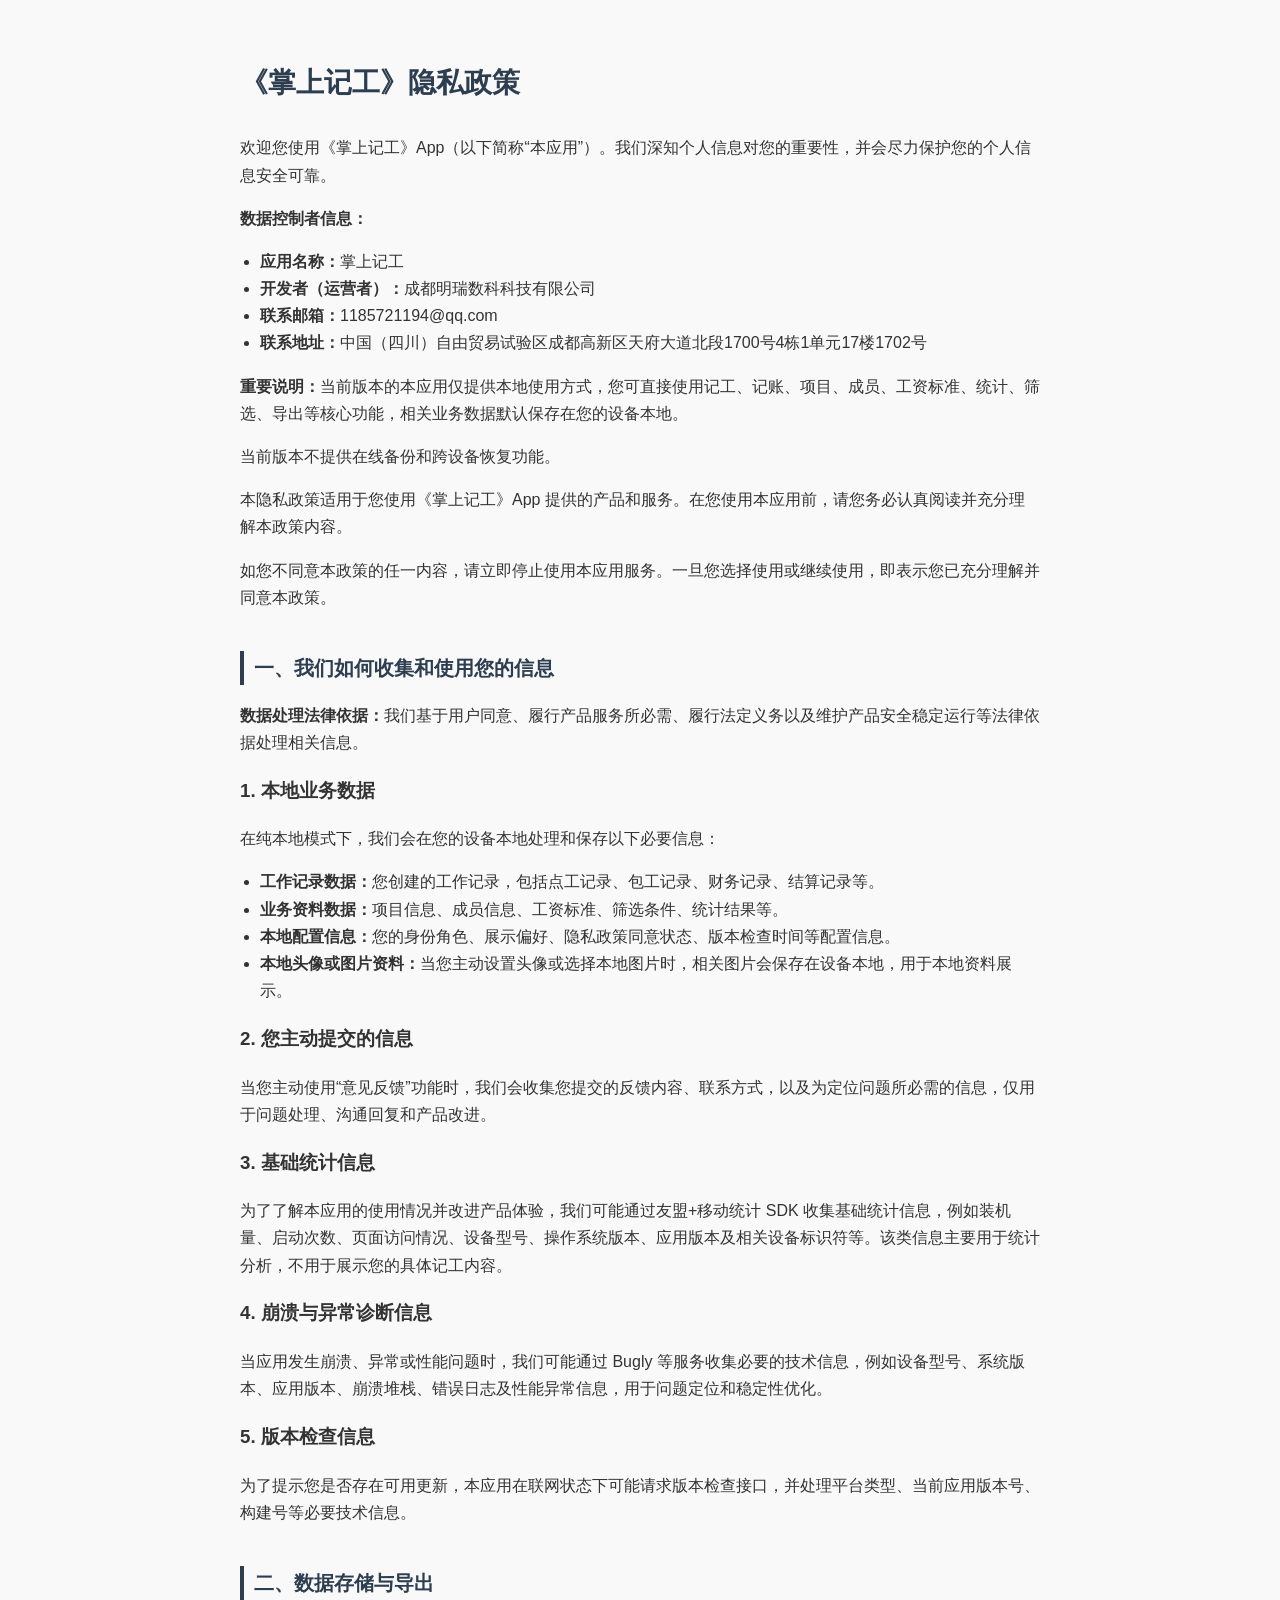
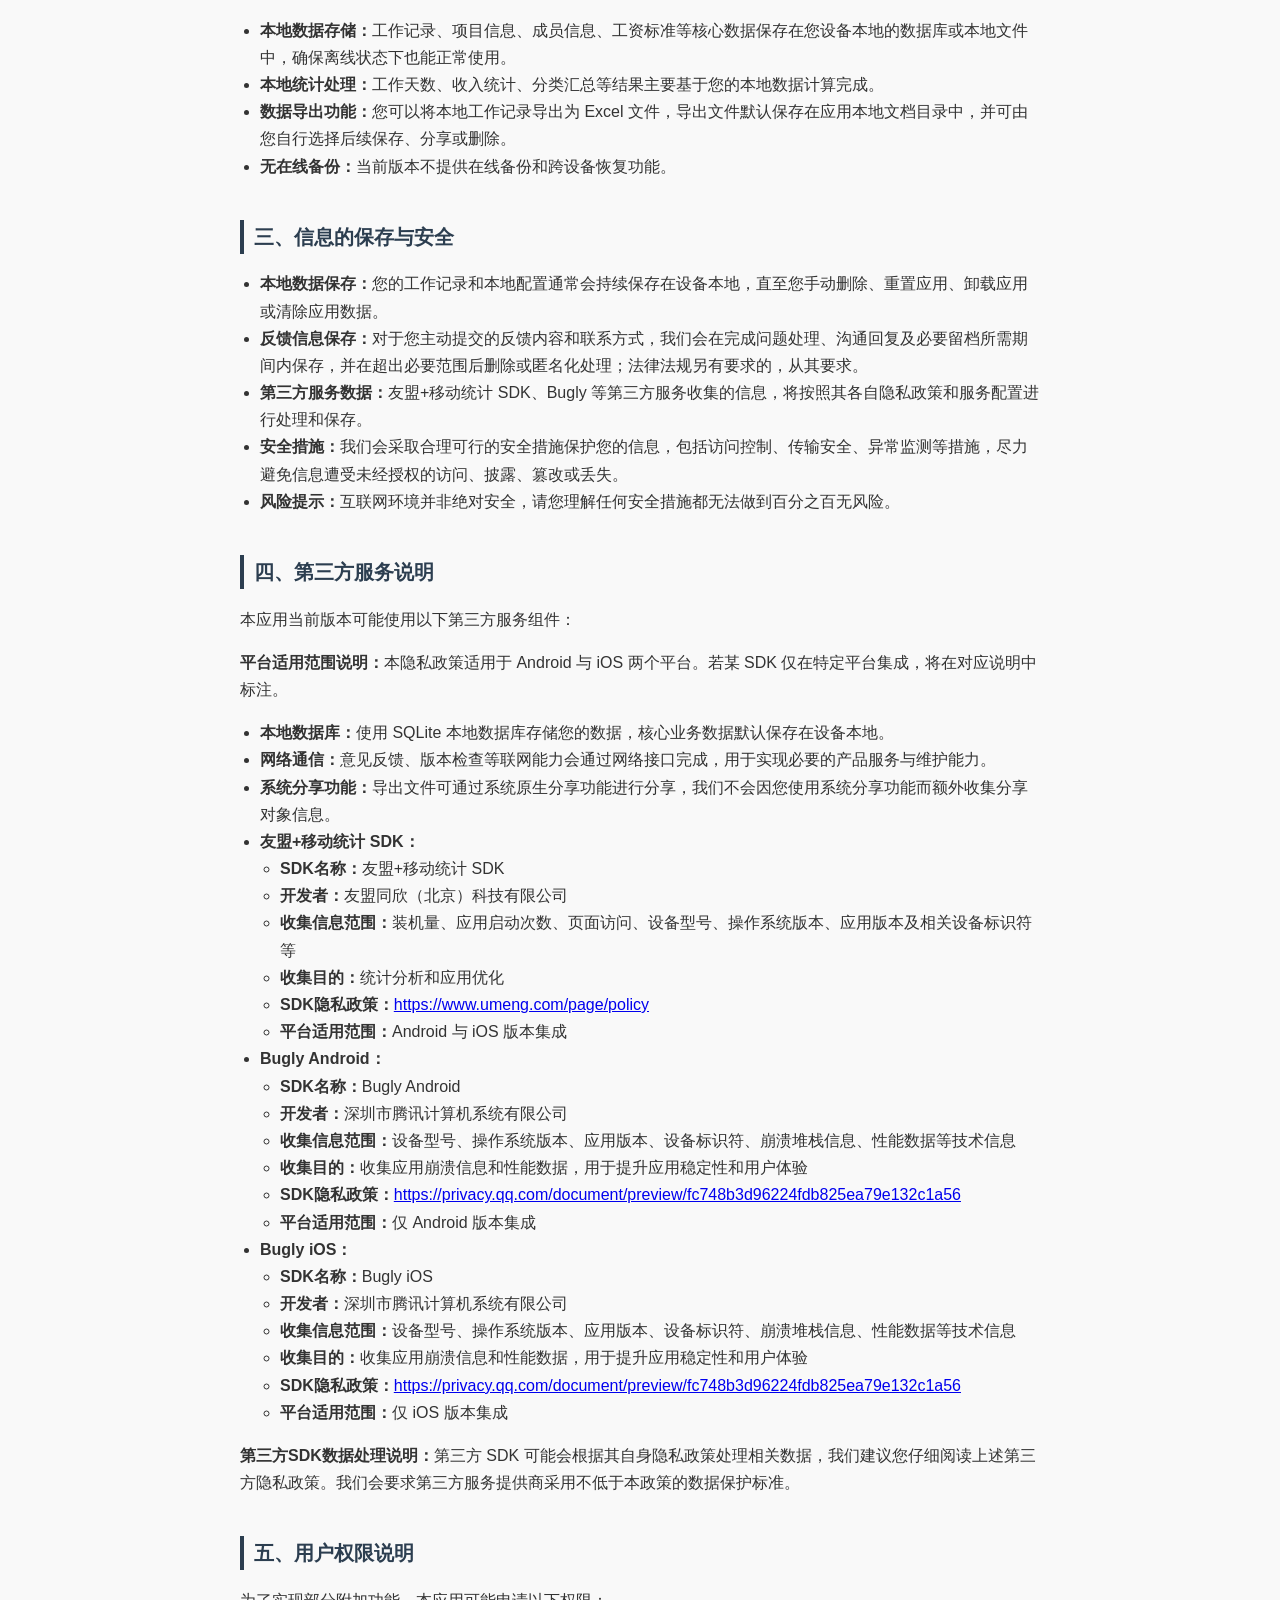
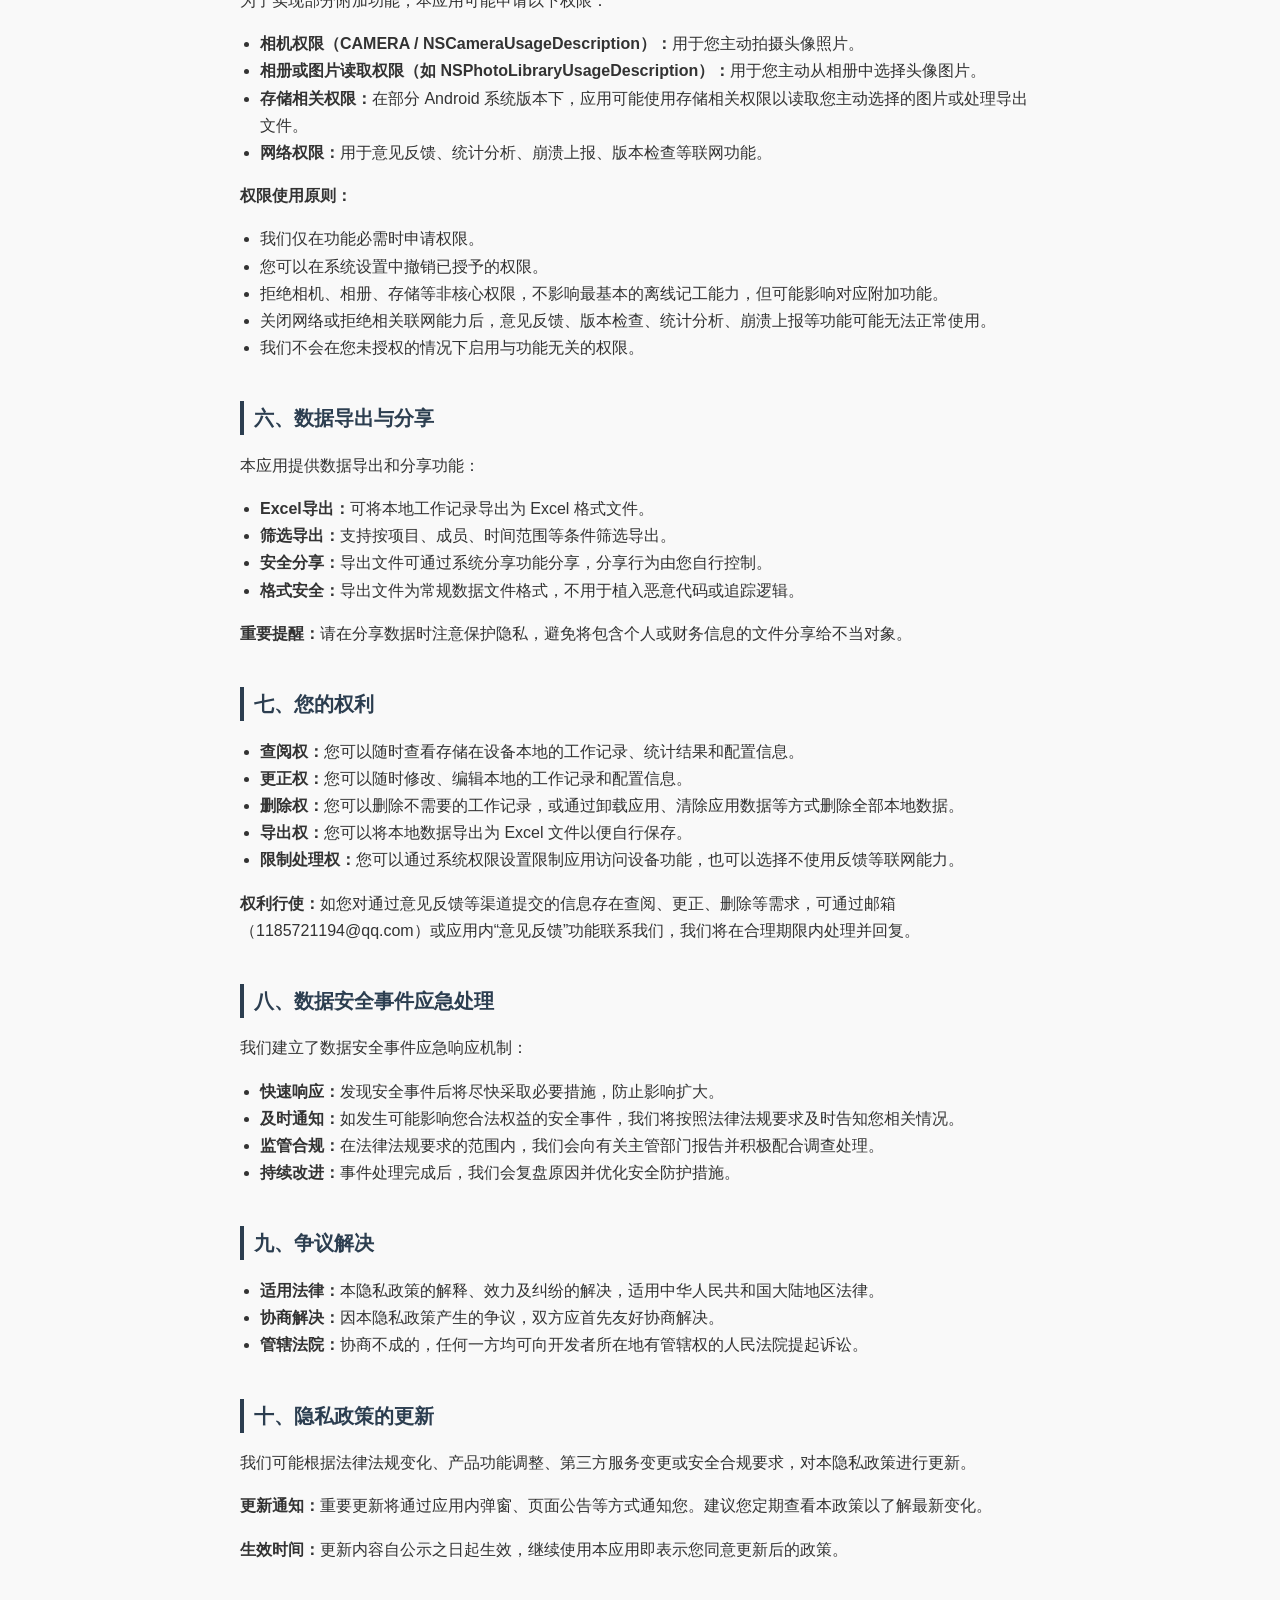
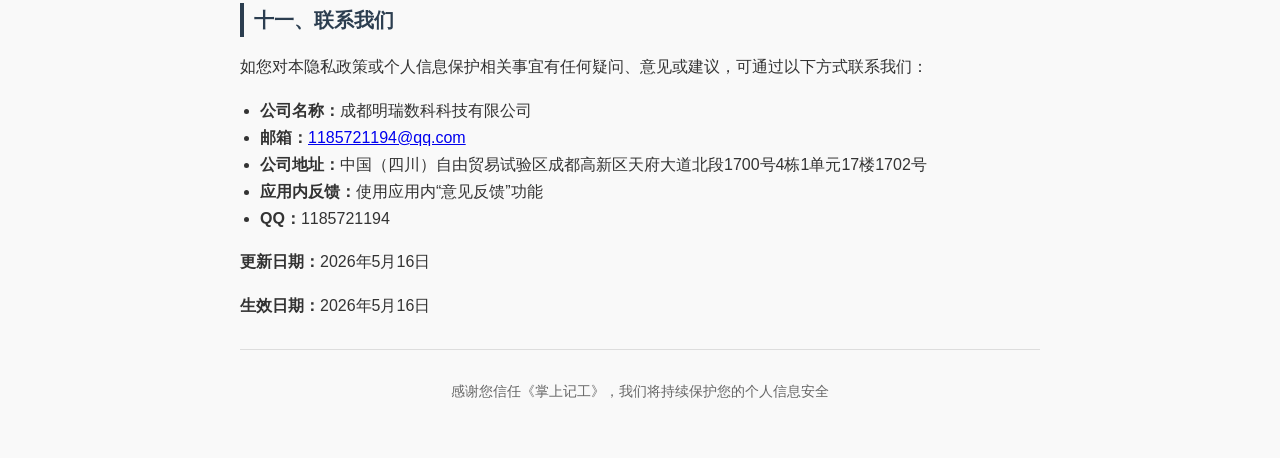
==== privacy.html @ 55051c99 "111 32323" ====
<!DOCTYPE html>
<html lang="zh-CN">
<head>
  <meta charset="UTF-8" />
  <meta name="viewport" content="width=device-width, initial-scale=1.0" />
  <title>《掌上记工》隐私政策</title>
  <style>
    body {
      font-family: "Helvetica Neue", Arial, sans-serif;
      max-width: 800px;
      margin: 0 auto;
      padding: 40px 20px;
      line-height: 1.7;
      background-color: #f9f9f9;
      color: #333;
    }
    h1, h2 {
      color: #2c3e50;
    }
    h1 {
      font-size: 28px;
      margin-bottom: 1em;
    }
    h2 {
      font-size: 20px;
      margin-top: 2em;
      border-left: 4px solid #2c3e50;
      padding-left: 10px;
    }
    p, li {
      font-size: 16px;
    }
    ul {
      padding-left: 20px;
    }
  </style>
</head>
<body>
  <h1>《掌上记工》隐私政策</h1>

  <p>欢迎您使用《掌上记工》App（以下简称“本应用”）。我们深知个人信息对您的重要性，并会尽力保护您的个人信息安全可靠。</p>

  <p><strong>数据控制者信息：</strong></p>
  <ul>
    <li><strong>应用名称：</strong>掌上记工</li>
    <li><strong>开发者（运营者）：</strong>成都明瑞数科科技有限公司</li>
    <li><strong>联系邮箱：</strong>1185721194@qq.com</li>
    <li><strong>联系地址：</strong>中国（四川）自由贸易试验区成都高新区天府大道北段1700号4栋1单元17楼1702号</li>
  </ul>

  <p><strong>重要说明：</strong>当前版本的本应用仅提供本地使用方式，您可直接使用记工、记账、项目、成员、工资标准、统计、筛选、导出等核心功能，相关业务数据默认保存在您的设备本地。</p>
  <p>当前版本不提供在线备份和跨设备恢复功能。</p>
  <p>本隐私政策适用于您使用《掌上记工》App 提供的产品和服务。在您使用本应用前，请您务必认真阅读并充分理解本政策内容。</p>

  <p>如您不同意本政策的任一内容，请立即停止使用本应用服务。一旦您选择使用或继续使用，即表示您已充分理解并同意本政策。</p>

  <h2>一、我们如何收集和使用您的信息</h2>
  <p><strong>数据处理法律依据：</strong>我们基于用户同意、履行产品服务所必需、履行法定义务以及维护产品安全稳定运行等法律依据处理相关信息。</p>

  <h3>1. 本地业务数据</h3>
  <p>在纯本地模式下，我们会在您的设备本地处理和保存以下必要信息：</p>
  <ul>
    <li><strong>工作记录数据：</strong>您创建的工作记录，包括点工记录、包工记录、财务记录、结算记录等。</li>
    <li><strong>业务资料数据：</strong>项目信息、成员信息、工资标准、筛选条件、统计结果等。</li>
    <li><strong>本地配置信息：</strong>您的身份角色、展示偏好、隐私政策同意状态、版本检查时间等配置信息。</li>
    <li><strong>本地头像或图片资料：</strong>当您主动设置头像或选择本地图片时，相关图片会保存在设备本地，用于本地资料展示。</li>
  </ul>

  <h3>2. 您主动提交的信息</h3>
  <p>当您主动使用“意见反馈”功能时，我们会收集您提交的反馈内容、联系方式，以及为定位问题所必需的信息，仅用于问题处理、沟通回复和产品改进。</p>

  <h3>3. 基础统计信息</h3>
  <p>为了了解本应用的使用情况并改进产品体验，我们可能通过友盟+移动统计 SDK 收集基础统计信息，例如装机量、启动次数、页面访问情况、设备型号、操作系统版本、应用版本及相关设备标识符等。该类信息主要用于统计分析，不用于展示您的具体记工内容。</p>

  <h3>4. 崩溃与异常诊断信息</h3>
  <p>当应用发生崩溃、异常或性能问题时，我们可能通过 Bugly 等服务收集必要的技术信息，例如设备型号、系统版本、应用版本、崩溃堆栈、错误日志及性能异常信息，用于问题定位和稳定性优化。</p>

  <h3>5. 版本检查信息</h3>
  <p>为了提示您是否存在可用更新，本应用在联网状态下可能请求版本检查接口，并处理平台类型、当前应用版本号、构建号等必要技术信息。</p>

  <h2>二、数据存储与导出</h2>
  <ul>
    <li><strong>本地数据存储：</strong>工作记录、项目信息、成员信息、工资标准等核心数据保存在您设备本地的数据库或本地文件中，确保离线状态下也能正常使用。</li>
    <li><strong>本地统计处理：</strong>工作天数、收入统计、分类汇总等结果主要基于您的本地数据计算完成。</li>
    <li><strong>数据导出功能：</strong>您可以将本地工作记录导出为 Excel 文件，导出文件默认保存在应用本地文档目录中，并可由您自行选择后续保存、分享或删除。</li>
    <li><strong>无在线备份：</strong>当前版本不提供在线备份和跨设备恢复功能。</li>
  </ul>

  <h2>三、信息的保存与安全</h2>
  <ul>
    <li><strong>本地数据保存：</strong>您的工作记录和本地配置通常会持续保存在设备本地，直至您手动删除、重置应用、卸载应用或清除应用数据。</li>
    <li><strong>反馈信息保存：</strong>对于您主动提交的反馈内容和联系方式，我们会在完成问题处理、沟通回复及必要留档所需期间内保存，并在超出必要范围后删除或匿名化处理；法律法规另有要求的，从其要求。</li>
    <li><strong>第三方服务数据：</strong>友盟+移动统计 SDK、Bugly 等第三方服务收集的信息，将按照其各自隐私政策和服务配置进行处理和保存。</li>
    <li><strong>安全措施：</strong>我们会采取合理可行的安全措施保护您的信息，包括访问控制、传输安全、异常监测等措施，尽力避免信息遭受未经授权的访问、披露、篡改或丢失。</li>
    <li><strong>风险提示：</strong>互联网环境并非绝对安全，请您理解任何安全措施都无法做到百分之百无风险。</li>
  </ul>

  <h2>四、第三方服务说明</h2>
  <p>本应用当前版本可能使用以下第三方服务组件：</p>
  <p><strong>平台适用范围说明：</strong>本隐私政策适用于 Android 与 iOS 两个平台。若某 SDK 仅在特定平台集成，将在对应说明中标注。</p>
  <ul>
    <li><strong>本地数据库：</strong>使用 SQLite 本地数据库存储您的数据，核心业务数据默认保存在设备本地。</li>
    <li><strong>网络通信：</strong>意见反馈、版本检查等联网能力会通过网络接口完成，用于实现必要的产品服务与维护能力。</li>
    <li><strong>系统分享功能：</strong>导出文件可通过系统原生分享功能进行分享，我们不会因您使用系统分享功能而额外收集分享对象信息。</li>
    <li><strong>友盟+移动统计 SDK：</strong>
      <ul>
        <li><strong>SDK名称：</strong>友盟+移动统计 SDK</li>
        <li><strong>开发者：</strong>友盟同欣（北京）科技有限公司</li>
        <li><strong>收集信息范围：</strong>装机量、应用启动次数、页面访问、设备型号、操作系统版本、应用版本及相关设备标识符等</li>
        <li><strong>收集目的：</strong>统计分析和应用优化</li>
        <li><strong>SDK隐私政策：</strong><a href="https://www.umeng.com/page/policy" target="_blank" rel="noopener noreferrer">https://www.umeng.com/page/policy</a></li>
        <li><strong>平台适用范围：</strong>Android 与 iOS 版本集成</li>
      </ul>
    </li>
    <li><strong>Bugly Android：</strong>
      <ul>
        <li><strong>SDK名称：</strong>Bugly Android</li>
        <li><strong>开发者：</strong>深圳市腾讯计算机系统有限公司</li>
        <li><strong>收集信息范围：</strong>设备型号、操作系统版本、应用版本、设备标识符、崩溃堆栈信息、性能数据等技术信息</li>
        <li><strong>收集目的：</strong>收集应用崩溃信息和性能数据，用于提升应用稳定性和用户体验</li>
        <li><strong>SDK隐私政策：</strong><a href="https://privacy.qq.com/document/preview/fc748b3d96224fdb825ea79e132c1a56" target="_blank" rel="noopener noreferrer">https://privacy.qq.com/document/preview/fc748b3d96224fdb825ea79e132c1a56</a></li>
        <li><strong>平台适用范围：</strong>仅 Android 版本集成</li>
      </ul>
    </li>
    <li><strong>Bugly iOS：</strong>
      <ul>
        <li><strong>SDK名称：</strong>Bugly iOS</li>
        <li><strong>开发者：</strong>深圳市腾讯计算机系统有限公司</li>
        <li><strong>收集信息范围：</strong>设备型号、操作系统版本、应用版本、设备标识符、崩溃堆栈信息、性能数据等技术信息</li>
        <li><strong>收集目的：</strong>收集应用崩溃信息和性能数据，用于提升应用稳定性和用户体验</li>
        <li><strong>SDK隐私政策：</strong><a href="https://privacy.qq.com/document/preview/fc748b3d96224fdb825ea79e132c1a56" target="_blank" rel="noopener noreferrer">https://privacy.qq.com/document/preview/fc748b3d96224fdb825ea79e132c1a56</a></li>
        <li><strong>平台适用范围：</strong>仅 iOS 版本集成</li>
      </ul>
    </li>
  </ul>
  <p><strong>第三方SDK数据处理说明：</strong>第三方 SDK 可能会根据其自身隐私政策处理相关数据，我们建议您仔细阅读上述第三方隐私政策。我们会要求第三方服务提供商采用不低于本政策的数据保护标准。</p>

  <h2>五、用户权限说明</h2>
  <p>为了实现部分附加功能，本应用可能申请以下权限：</p>
  <ul>
    <li><strong>相机权限（CAMERA / NSCameraUsageDescription）：</strong>用于您主动拍摄头像照片。</li>
    <li><strong>相册或图片读取权限（如 NSPhotoLibraryUsageDescription）：</strong>用于您主动从相册中选择头像图片。</li>
    <li><strong>存储相关权限：</strong>在部分 Android 系统版本下，应用可能使用存储相关权限以读取您主动选择的图片或处理导出文件。</li>
    <li><strong>网络权限：</strong>用于意见反馈、统计分析、崩溃上报、版本检查等联网功能。</li>
  </ul>
  <p><strong>权限使用原则：</strong></p>
  <ul>
    <li>我们仅在功能必需时申请权限。</li>
    <li>您可以在系统设置中撤销已授予的权限。</li>
    <li>拒绝相机、相册、存储等非核心权限，不影响最基本的离线记工能力，但可能影响对应附加功能。</li>
    <li>关闭网络或拒绝相关联网能力后，意见反馈、版本检查、统计分析、崩溃上报等功能可能无法正常使用。</li>
    <li>我们不会在您未授权的情况下启用与功能无关的权限。</li>
  </ul>

  <h2>六、数据导出与分享</h2>
  <p>本应用提供数据导出和分享功能：</p>
  <ul>
    <li><strong>Excel导出：</strong>可将本地工作记录导出为 Excel 格式文件。</li>
    <li><strong>筛选导出：</strong>支持按项目、成员、时间范围等条件筛选导出。</li>
    <li><strong>安全分享：</strong>导出文件可通过系统分享功能分享，分享行为由您自行控制。</li>
    <li><strong>格式安全：</strong>导出文件为常规数据文件格式，不用于植入恶意代码或追踪逻辑。</li>
  </ul>
  <p><strong>重要提醒：</strong>请在分享数据时注意保护隐私，避免将包含个人或财务信息的文件分享给不当对象。</p>

  <h2>七、您的权利</h2>
  <ul>
    <li><strong>查阅权：</strong>您可以随时查看存储在设备本地的工作记录、统计结果和配置信息。</li>
    <li><strong>更正权：</strong>您可以随时修改、编辑本地的工作记录和配置信息。</li>
    <li><strong>删除权：</strong>您可以删除不需要的工作记录，或通过卸载应用、清除应用数据等方式删除全部本地数据。</li>
    <li><strong>导出权：</strong>您可以将本地数据导出为 Excel 文件以便自行保存。</li>
    <li><strong>限制处理权：</strong>您可以通过系统权限设置限制应用访问设备功能，也可以选择不使用反馈等联网能力。</li>
  </ul>
  <p><strong>权利行使：</strong>如您对通过意见反馈等渠道提交的信息存在查阅、更正、删除等需求，可通过邮箱（1185721194@qq.com）或应用内“意见反馈”功能联系我们，我们将在合理期限内处理并回复。</p>

  <h2>八、数据安全事件应急处理</h2>
  <p>我们建立了数据安全事件应急响应机制：</p>
  <ul>
    <li><strong>快速响应：</strong>发现安全事件后将尽快采取必要措施，防止影响扩大。</li>
    <li><strong>及时通知：</strong>如发生可能影响您合法权益的安全事件，我们将按照法律法规要求及时告知您相关情况。</li>
    <li><strong>监管合规：</strong>在法律法规要求的范围内，我们会向有关主管部门报告并积极配合调查处理。</li>
    <li><strong>持续改进：</strong>事件处理完成后，我们会复盘原因并优化安全防护措施。</li>
  </ul>

  <h2>九、争议解决</h2>
  <ul>
    <li><strong>适用法律：</strong>本隐私政策的解释、效力及纠纷的解决，适用中华人民共和国大陆地区法律。</li>
    <li><strong>协商解决：</strong>因本隐私政策产生的争议，双方应首先友好协商解决。</li>
    <li><strong>管辖法院：</strong>协商不成的，任何一方均可向开发者所在地有管辖权的人民法院提起诉讼。</li>
  </ul>

  <h2>十、隐私政策的更新</h2>
  <p>我们可能根据法律法规变化、产品功能调整、第三方服务变更或安全合规要求，对本隐私政策进行更新。</p>
  <p><strong>更新通知：</strong>重要更新将通过应用内弹窗、页面公告等方式通知您。建议您定期查看本政策以了解最新变化。</p>
  <p><strong>生效时间：</strong>更新内容自公示之日起生效，继续使用本应用即表示您同意更新后的政策。</p>

  <h2>十一、联系我们</h2>
  <p>如您对本隐私政策或个人信息保护相关事宜有任何疑问、意见或建议，可通过以下方式联系我们：</p>
  <ul>
    <li><strong>公司名称：</strong>成都明瑞数科科技有限公司</li>
    <li><strong>邮箱：</strong><a href="mailto:1185721194@qq.com">1185721194@qq.com</a></li>
    <li><strong>公司地址：</strong>中国（四川）自由贸易试验区成都高新区天府大道北段1700号4栋1单元17楼1702号</li>
    <li><strong>应用内反馈：</strong>使用应用内“意见反馈”功能</li>
    <li><strong>QQ：</strong>1185721194</li>
  </ul>

  <p><strong>更新日期：</strong>2026年5月16日</p>
  <p><strong>生效日期：</strong>2026年5月16日</p>

  <hr style="margin: 30px 0; border: none; border-top: 1px solid #ddd;">
  <p style="text-align: center; color: #666; font-size: 14px;">感谢您信任《掌上记工》，我们将持续保护您的个人信息安全</p>
</body>
</html>
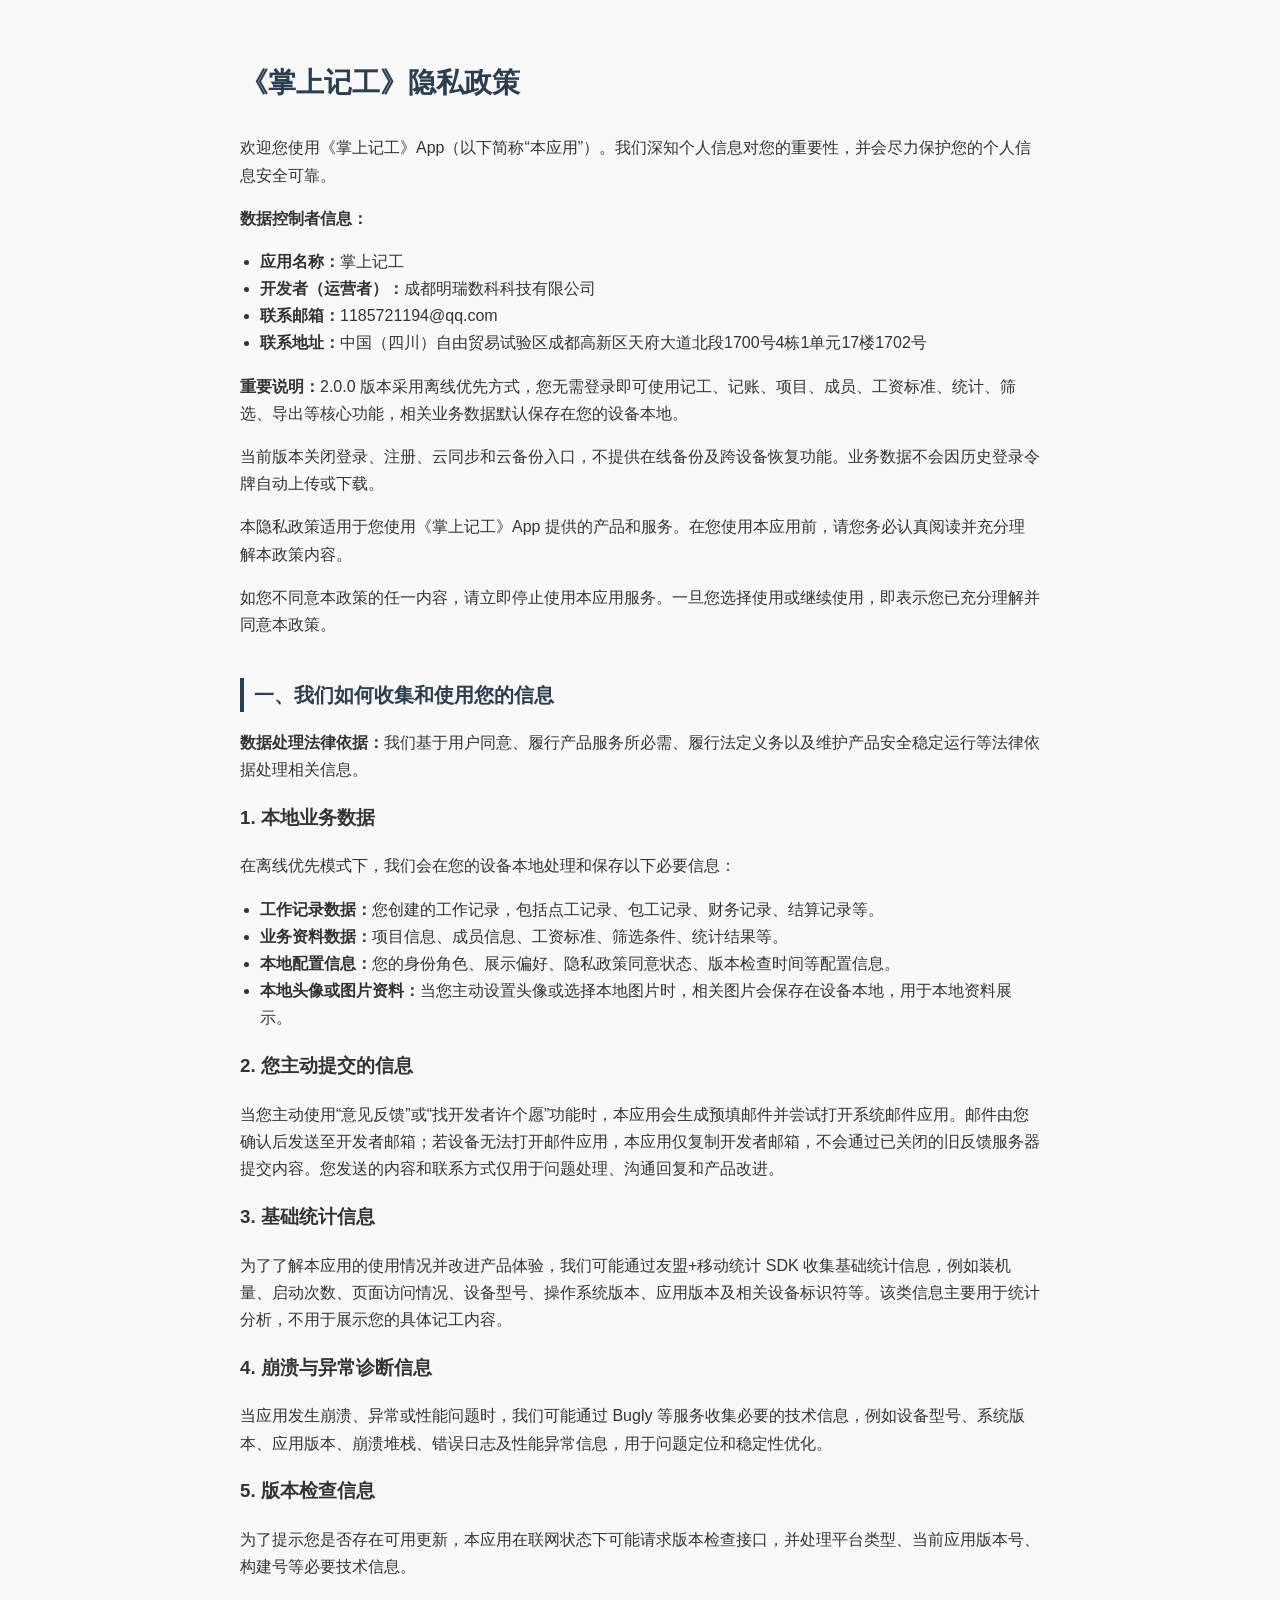
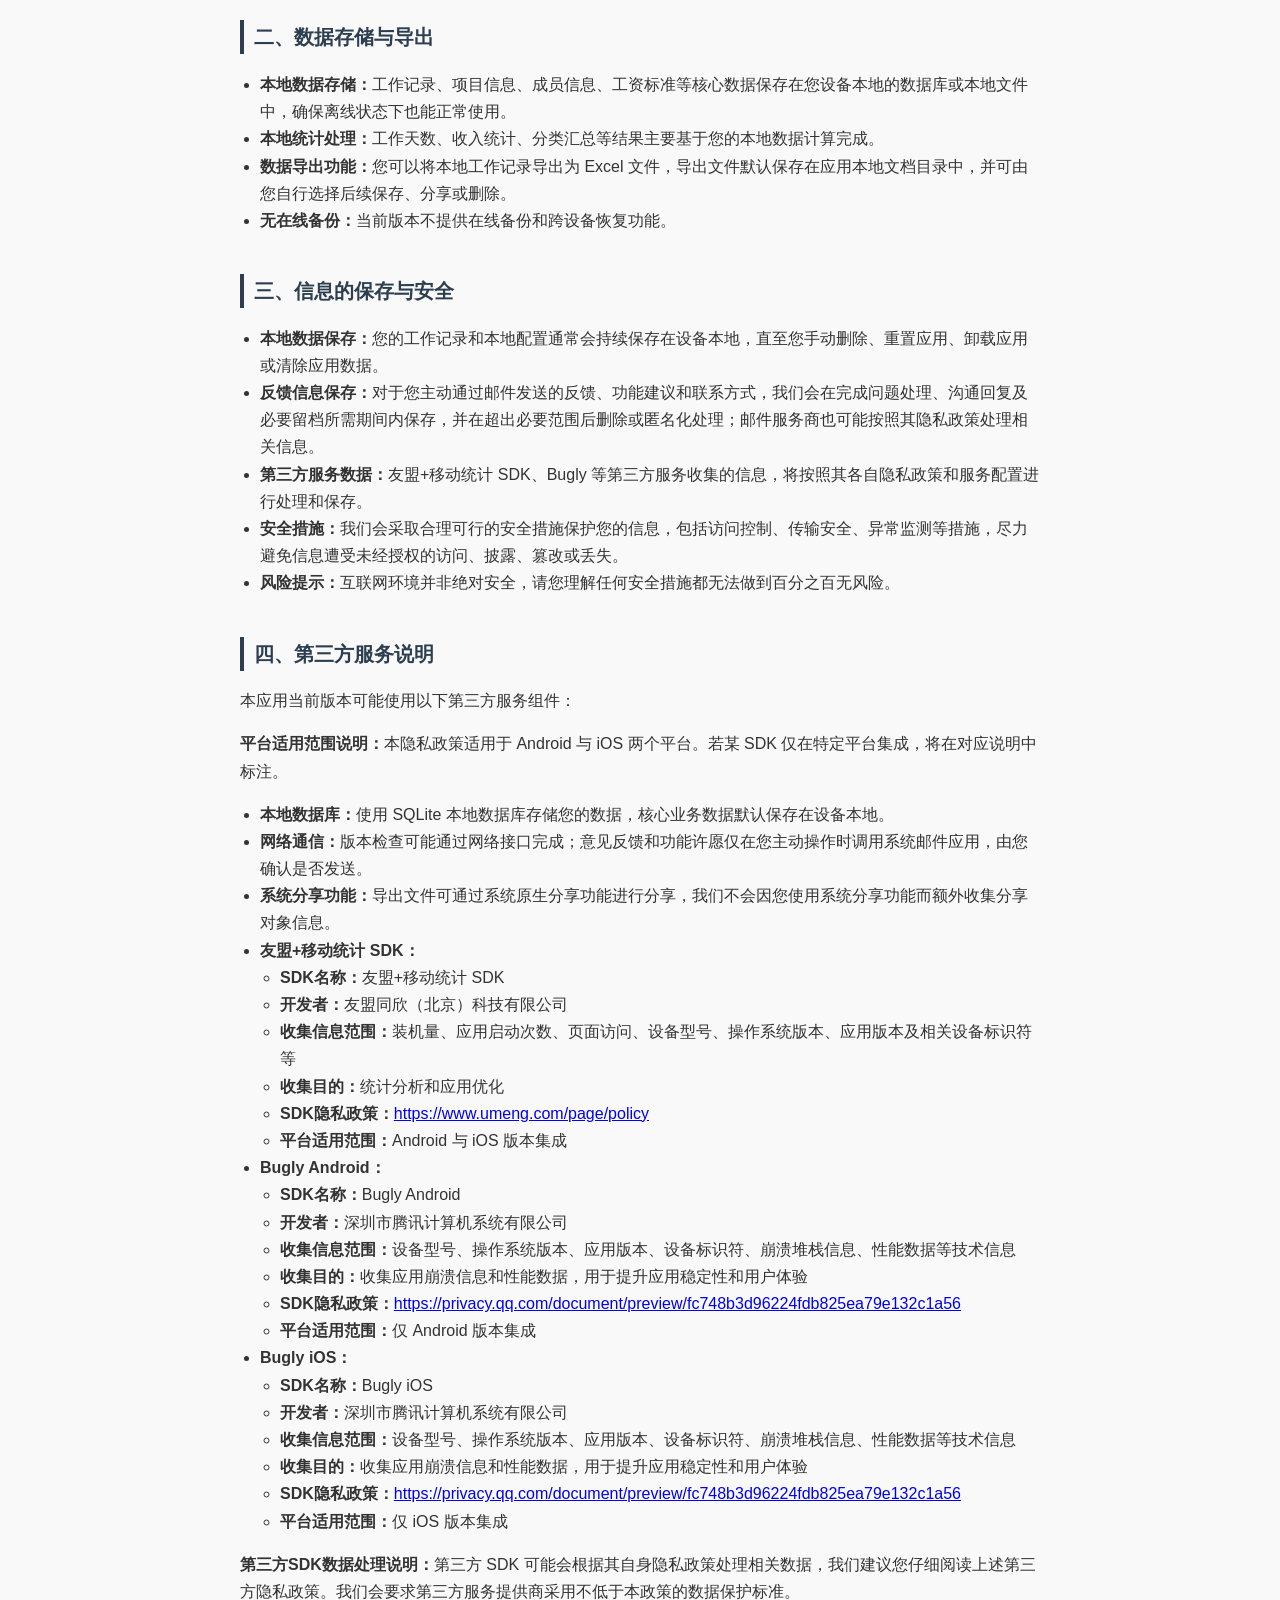
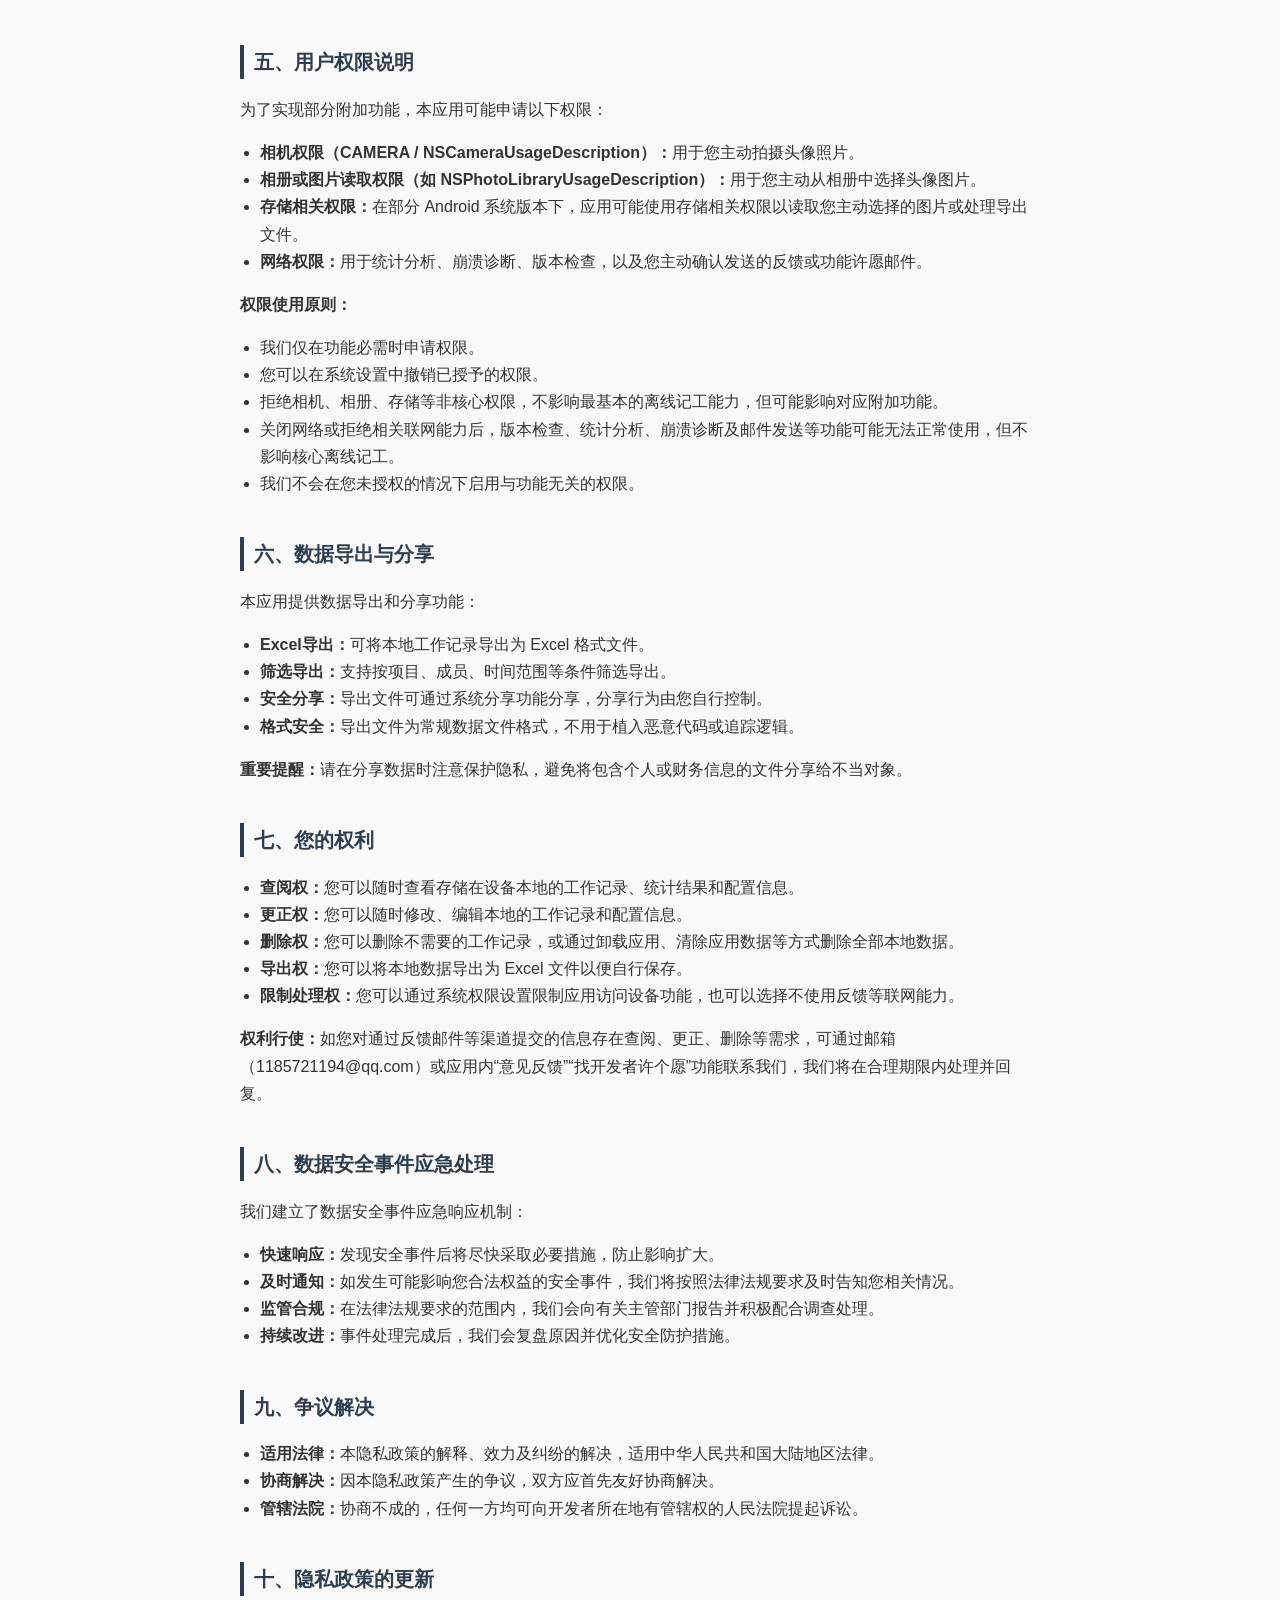
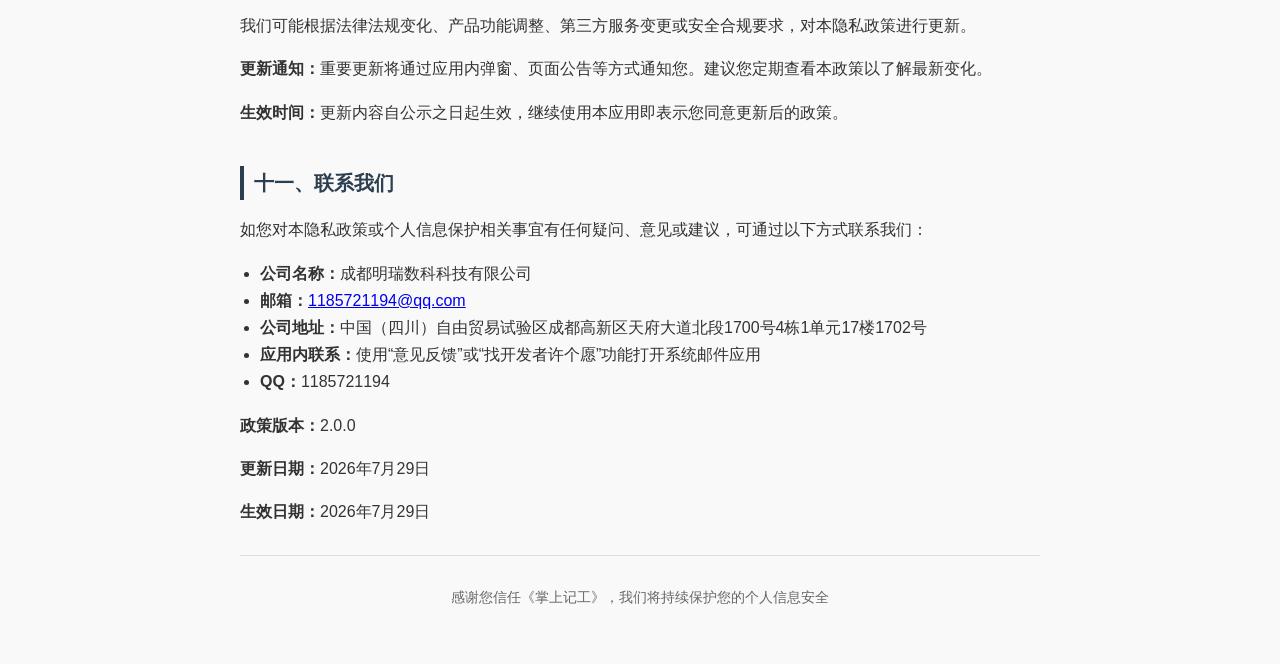
==== commit 0c374ca0: "更新掌上记工 2.0 隐私政策" ====
--- a/privacy.html
+++ b/privacy.html
@@ -48,8 +48,8 @@
     <li><strong>联系地址：</strong>中国（四川）自由贸易试验区成都高新区天府大道北段1700号4栋1单元17楼1702号</li>
   </ul>
 
-  <p><strong>重要说明：</strong>当前版本的本应用仅提供本地使用方式，您可直接使用记工、记账、项目、成员、工资标准、统计、筛选、导出等核心功能，相关业务数据默认保存在您的设备本地。</p>
-  <p>当前版本不提供在线备份和跨设备恢复功能。</p>
+  <p><strong>重要说明：</strong>2.0.0 版本采用离线优先方式，您无需登录即可使用记工、记账、项目、成员、工资标准、统计、筛选、导出等核心功能，相关业务数据默认保存在您的设备本地。</p>
+  <p>当前版本关闭登录、注册、云同步和云备份入口，不提供在线备份及跨设备恢复功能。业务数据不会因历史登录令牌自动上传或下载。</p>
   <p>本隐私政策适用于您使用《掌上记工》App 提供的产品和服务。在您使用本应用前，请您务必认真阅读并充分理解本政策内容。</p>
 
   <p>如您不同意本政策的任一内容，请立即停止使用本应用服务。一旦您选择使用或继续使用，即表示您已充分理解并同意本政策。</p>
@@ -58,7 +58,7 @@
   <p><strong>数据处理法律依据：</strong>我们基于用户同意、履行产品服务所必需、履行法定义务以及维护产品安全稳定运行等法律依据处理相关信息。</p>
 
   <h3>1. 本地业务数据</h3>
-  <p>在纯本地模式下，我们会在您的设备本地处理和保存以下必要信息：</p>
+  <p>在离线优先模式下，我们会在您的设备本地处理和保存以下必要信息：</p>
   <ul>
     <li><strong>工作记录数据：</strong>您创建的工作记录，包括点工记录、包工记录、财务记录、结算记录等。</li>
     <li><strong>业务资料数据：</strong>项目信息、成员信息、工资标准、筛选条件、统计结果等。</li>
@@ -67,7 +67,7 @@
   </ul>
 
   <h3>2. 您主动提交的信息</h3>
-  <p>当您主动使用“意见反馈”功能时，我们会收集您提交的反馈内容、联系方式，以及为定位问题所必需的信息，仅用于问题处理、沟通回复和产品改进。</p>
+  <p>当您主动使用“意见反馈”或“找开发者许个愿”功能时，本应用会生成预填邮件并尝试打开系统邮件应用。邮件由您确认后发送至开发者邮箱；若设备无法打开邮件应用，本应用仅复制开发者邮箱，不会通过已关闭的旧反馈服务器提交内容。您发送的内容和联系方式仅用于问题处理、沟通回复和产品改进。</p>
 
   <h3>3. 基础统计信息</h3>
   <p>为了了解本应用的使用情况并改进产品体验，我们可能通过友盟+移动统计 SDK 收集基础统计信息，例如装机量、启动次数、页面访问情况、设备型号、操作系统版本、应用版本及相关设备标识符等。该类信息主要用于统计分析，不用于展示您的具体记工内容。</p>
@@ -89,7 +89,7 @@
   <h2>三、信息的保存与安全</h2>
   <ul>
     <li><strong>本地数据保存：</strong>您的工作记录和本地配置通常会持续保存在设备本地，直至您手动删除、重置应用、卸载应用或清除应用数据。</li>
-    <li><strong>反馈信息保存：</strong>对于您主动提交的反馈内容和联系方式，我们会在完成问题处理、沟通回复及必要留档所需期间内保存，并在超出必要范围后删除或匿名化处理；法律法规另有要求的，从其要求。</li>
+    <li><strong>反馈信息保存：</strong>对于您主动通过邮件发送的反馈、功能建议和联系方式，我们会在完成问题处理、沟通回复及必要留档所需期间内保存，并在超出必要范围后删除或匿名化处理；邮件服务商也可能按照其隐私政策处理相关信息。</li>
     <li><strong>第三方服务数据：</strong>友盟+移动统计 SDK、Bugly 等第三方服务收集的信息，将按照其各自隐私政策和服务配置进行处理和保存。</li>
     <li><strong>安全措施：</strong>我们会采取合理可行的安全措施保护您的信息，包括访问控制、传输安全、异常监测等措施，尽力避免信息遭受未经授权的访问、披露、篡改或丢失。</li>
     <li><strong>风险提示：</strong>互联网环境并非绝对安全，请您理解任何安全措施都无法做到百分之百无风险。</li>
@@ -100,7 +100,7 @@
   <p><strong>平台适用范围说明：</strong>本隐私政策适用于 Android 与 iOS 两个平台。若某 SDK 仅在特定平台集成，将在对应说明中标注。</p>
   <ul>
     <li><strong>本地数据库：</strong>使用 SQLite 本地数据库存储您的数据，核心业务数据默认保存在设备本地。</li>
-    <li><strong>网络通信：</strong>意见反馈、版本检查等联网能力会通过网络接口完成，用于实现必要的产品服务与维护能力。</li>
+    <li><strong>网络通信：</strong>版本检查可能通过网络接口完成；意见反馈和功能许愿仅在您主动操作时调用系统邮件应用，由您确认是否发送。</li>
     <li><strong>系统分享功能：</strong>导出文件可通过系统原生分享功能进行分享，我们不会因您使用系统分享功能而额外收集分享对象信息。</li>
     <li><strong>友盟+移动统计 SDK：</strong>
       <ul>
@@ -141,14 +141,14 @@
     <li><strong>相机权限（CAMERA / NSCameraUsageDescription）：</strong>用于您主动拍摄头像照片。</li>
     <li><strong>相册或图片读取权限（如 NSPhotoLibraryUsageDescription）：</strong>用于您主动从相册中选择头像图片。</li>
     <li><strong>存储相关权限：</strong>在部分 Android 系统版本下，应用可能使用存储相关权限以读取您主动选择的图片或处理导出文件。</li>
-    <li><strong>网络权限：</strong>用于意见反馈、统计分析、崩溃上报、版本检查等联网功能。</li>
+    <li><strong>网络权限：</strong>用于统计分析、崩溃诊断、版本检查，以及您主动确认发送的反馈或功能许愿邮件。</li>
   </ul>
   <p><strong>权限使用原则：</strong></p>
   <ul>
     <li>我们仅在功能必需时申请权限。</li>
     <li>您可以在系统设置中撤销已授予的权限。</li>
     <li>拒绝相机、相册、存储等非核心权限，不影响最基本的离线记工能力，但可能影响对应附加功能。</li>
-    <li>关闭网络或拒绝相关联网能力后，意见反馈、版本检查、统计分析、崩溃上报等功能可能无法正常使用。</li>
+    <li>关闭网络或拒绝相关联网能力后，版本检查、统计分析、崩溃诊断及邮件发送等功能可能无法正常使用，但不影响核心离线记工。</li>
     <li>我们不会在您未授权的情况下启用与功能无关的权限。</li>
   </ul>
 
@@ -170,7 +170,7 @@
     <li><strong>导出权：</strong>您可以将本地数据导出为 Excel 文件以便自行保存。</li>
     <li><strong>限制处理权：</strong>您可以通过系统权限设置限制应用访问设备功能，也可以选择不使用反馈等联网能力。</li>
   </ul>
-  <p><strong>权利行使：</strong>如您对通过意见反馈等渠道提交的信息存在查阅、更正、删除等需求，可通过邮箱（1185721194@qq.com）或应用内“意见反馈”功能联系我们，我们将在合理期限内处理并回复。</p>
+  <p><strong>权利行使：</strong>如您对通过反馈邮件等渠道提交的信息存在查阅、更正、删除等需求，可通过邮箱（1185721194@qq.com）或应用内“意见反馈”“找开发者许个愿”功能联系我们，我们将在合理期限内处理并回复。</p>
 
   <h2>八、数据安全事件应急处理</h2>
   <p>我们建立了数据安全事件应急响应机制：</p>
@@ -199,12 +199,13 @@
     <li><strong>公司名称：</strong>成都明瑞数科科技有限公司</li>
     <li><strong>邮箱：</strong><a href="mailto:1185721194@qq.com">1185721194@qq.com</a></li>
     <li><strong>公司地址：</strong>中国（四川）自由贸易试验区成都高新区天府大道北段1700号4栋1单元17楼1702号</li>
-    <li><strong>应用内反馈：</strong>使用应用内“意见反馈”功能</li>
+    <li><strong>应用内联系：</strong>使用“意见反馈”或“找开发者许个愿”功能打开系统邮件应用</li>
     <li><strong>QQ：</strong>1185721194</li>
   </ul>
 
-  <p><strong>更新日期：</strong>2026年5月16日</p>
-  <p><strong>生效日期：</strong>2026年5月16日</p>
+  <p><strong>政策版本：</strong>2.0.0</p>
+  <p><strong>更新日期：</strong>2026年7月29日</p>
+  <p><strong>生效日期：</strong>2026年7月29日</p>
 
   <hr style="margin: 30px 0; border: none; border-top: 1px solid #ddd;">
   <p style="text-align: center; color: #666; font-size: 14px;">感谢您信任《掌上记工》，我们将持续保护您的个人信息安全</p>
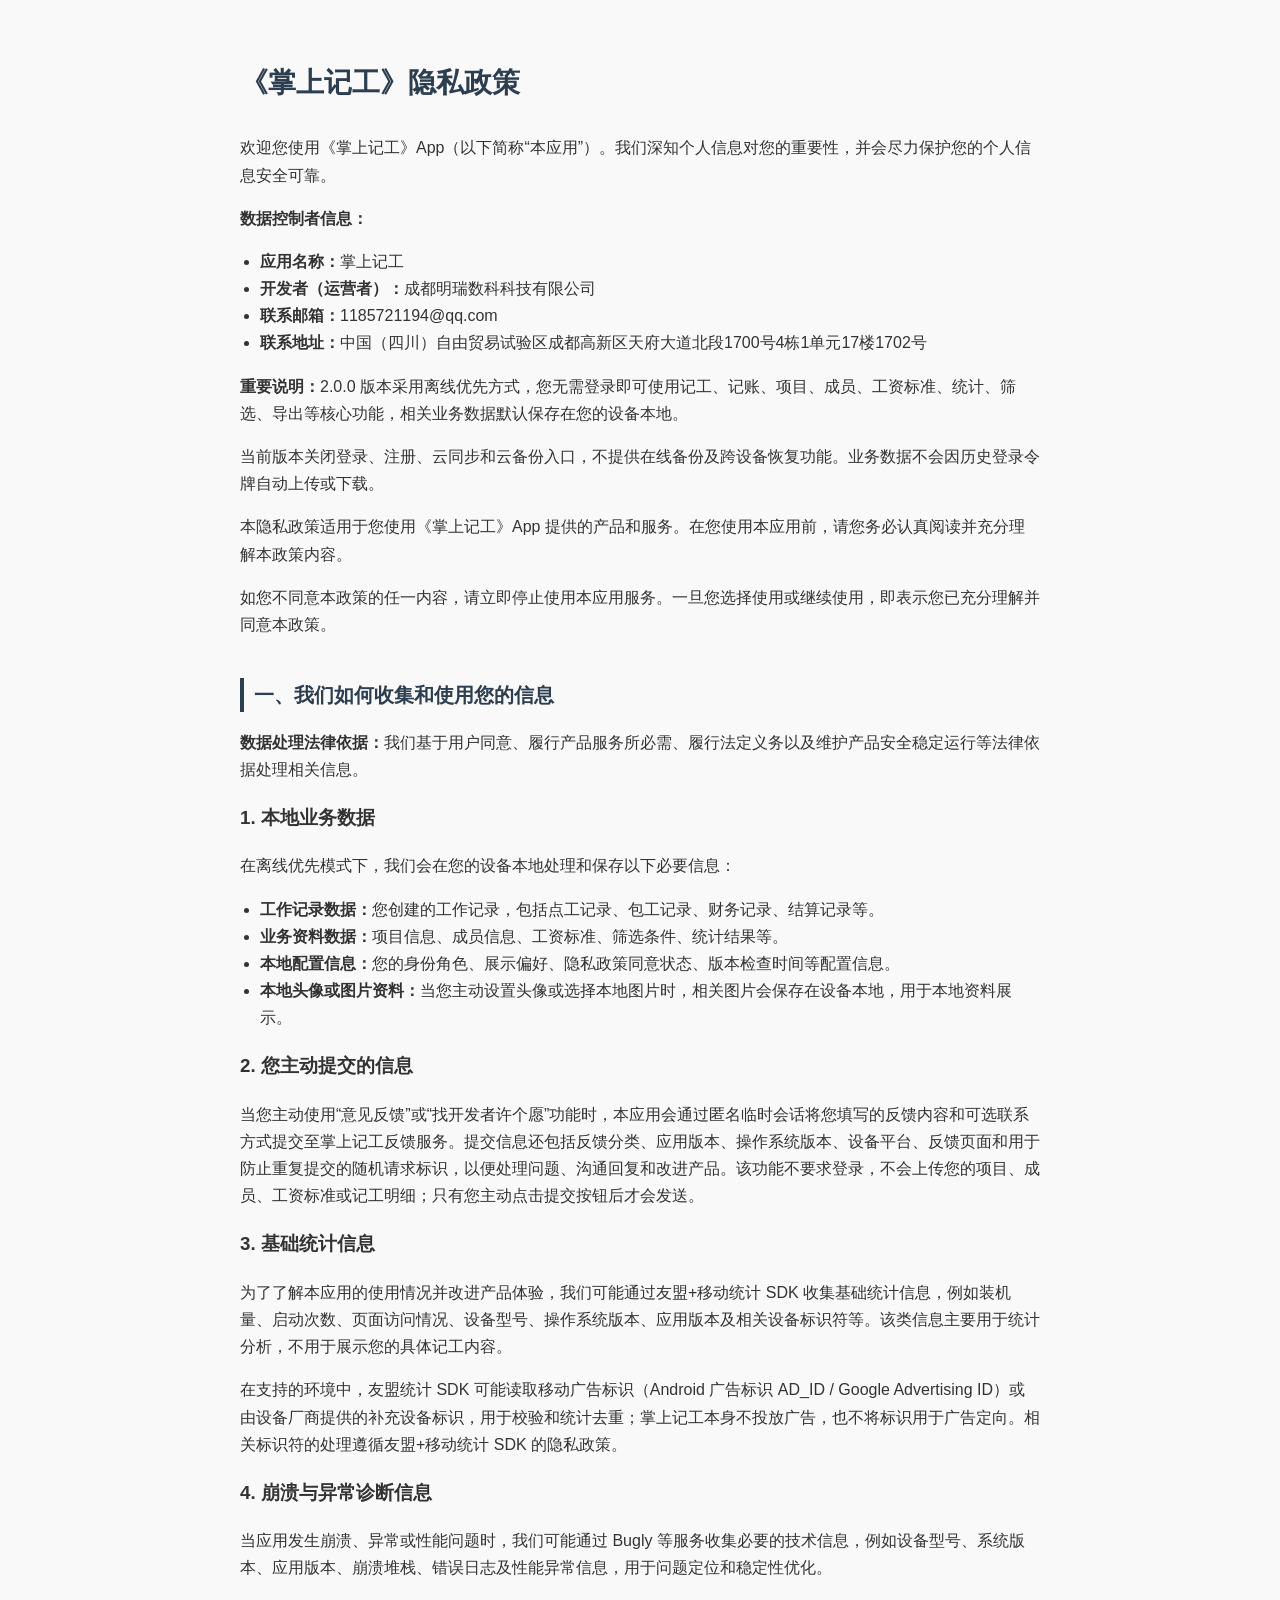
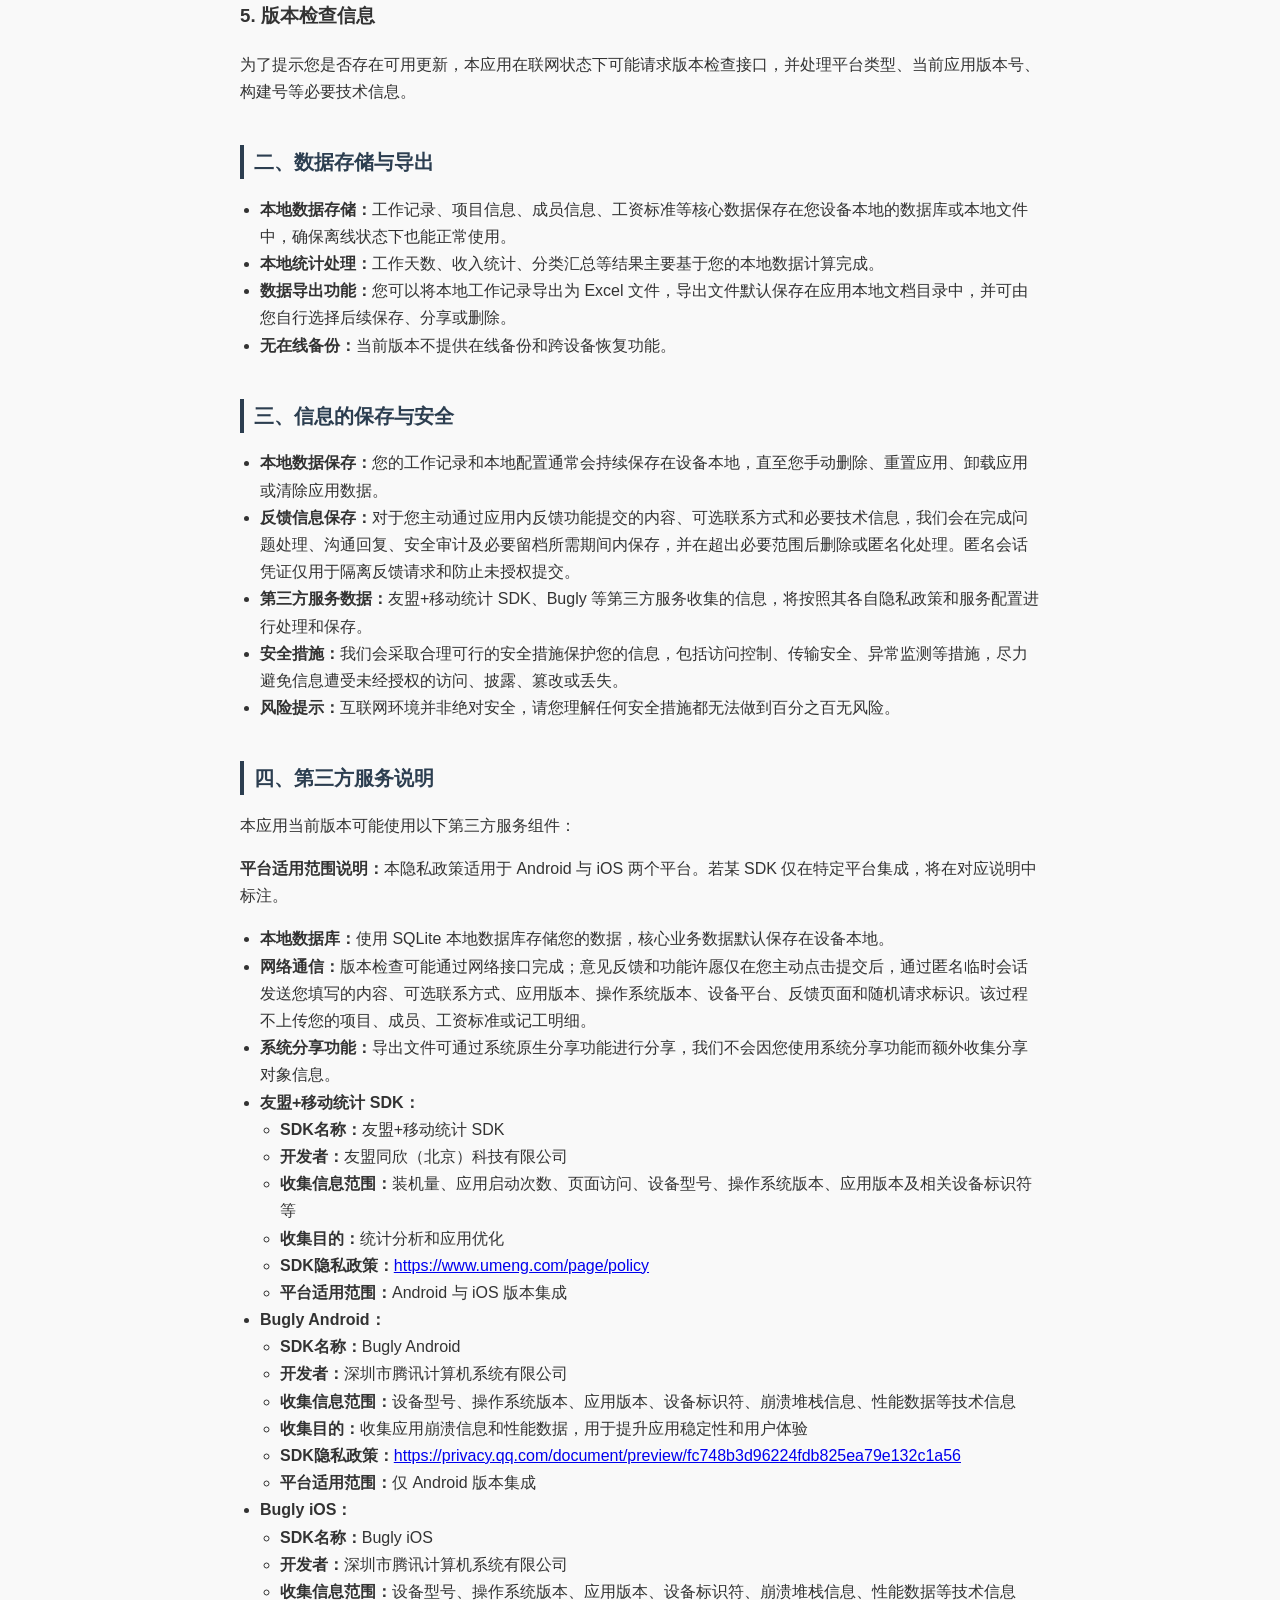
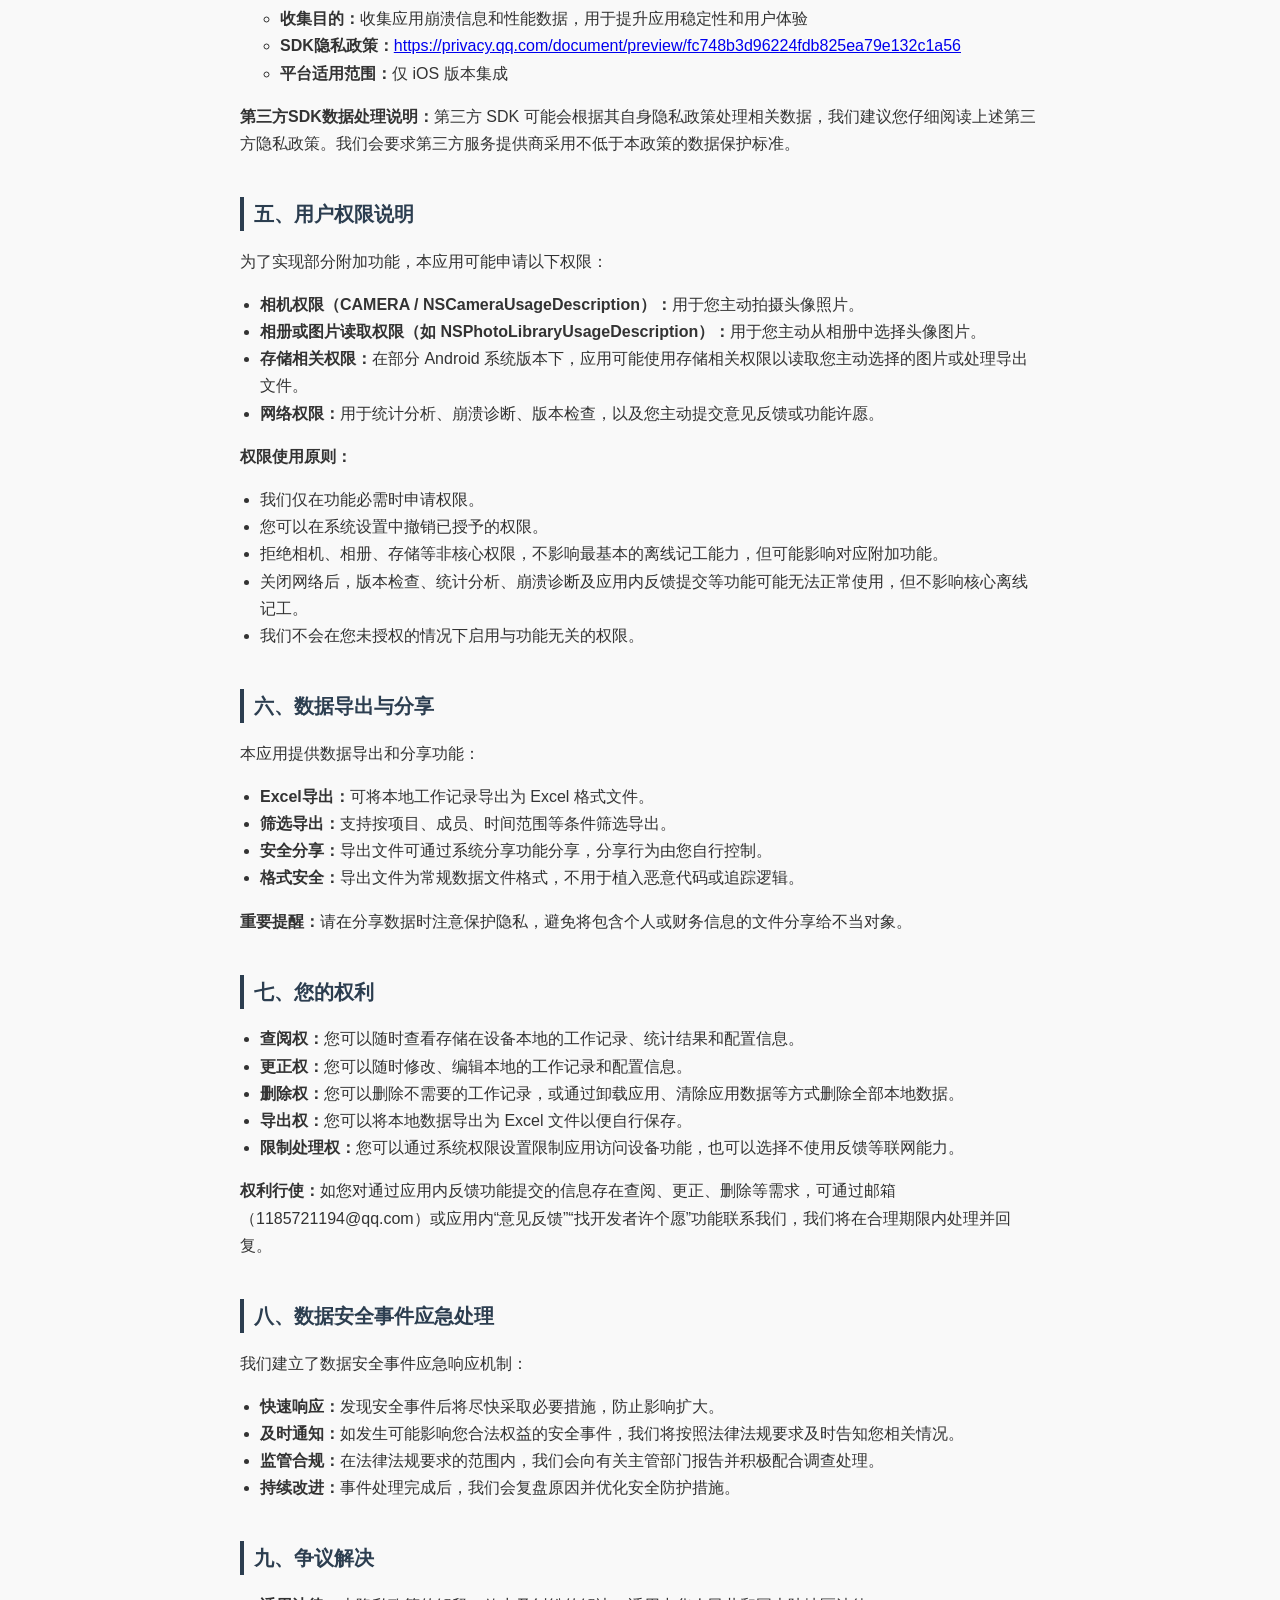
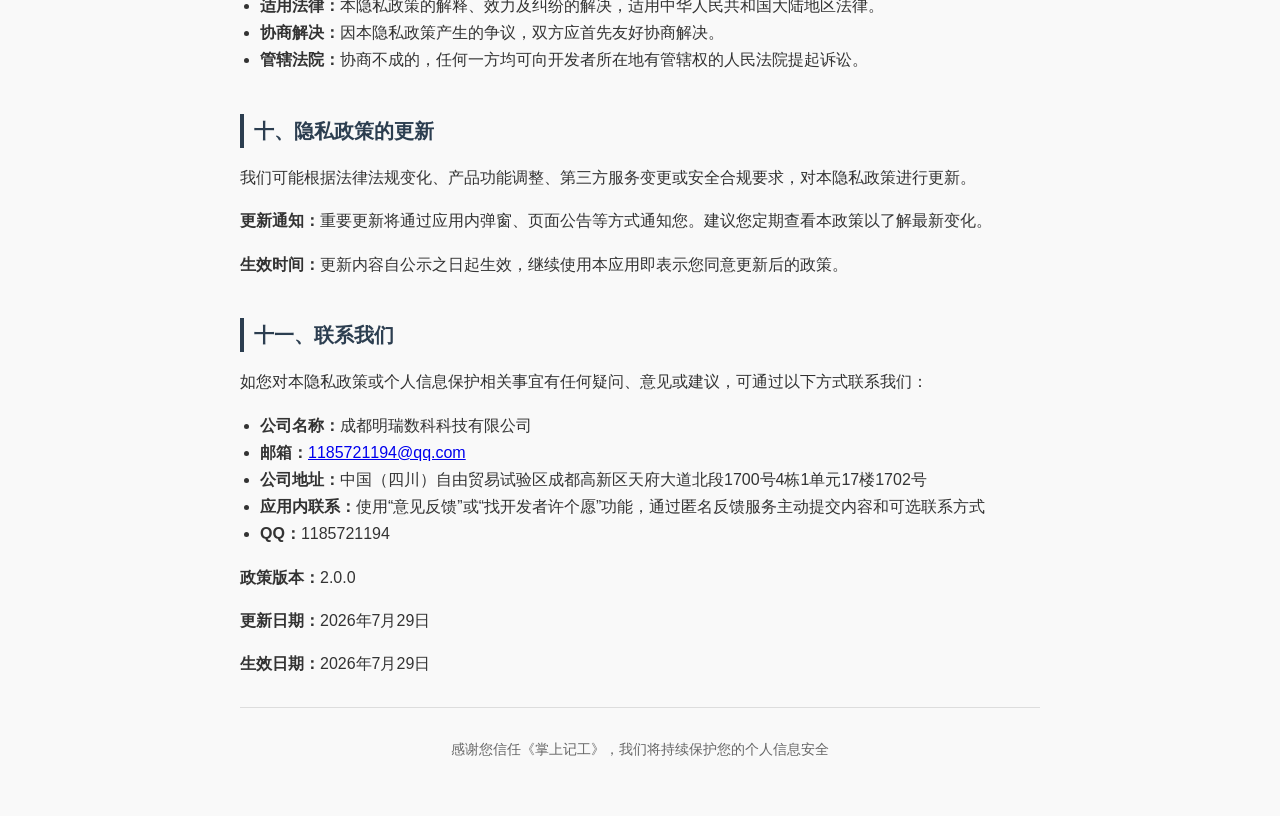
==== commit bebbf30a: "docs(privacy): align public privacy policy with app 2.0.0 feedback API Update the public privacy pol" ====
--- a/privacy.html
+++ b/privacy.html
@@ -67,10 +67,11 @@
   </ul>
 
   <h3>2. 您主动提交的信息</h3>
-  <p>当您主动使用“意见反馈”或“找开发者许个愿”功能时，本应用会生成预填邮件并尝试打开系统邮件应用。邮件由您确认后发送至开发者邮箱；若设备无法打开邮件应用，本应用仅复制开发者邮箱，不会通过已关闭的旧反馈服务器提交内容。您发送的内容和联系方式仅用于问题处理、沟通回复和产品改进。</p>
+  <p>当您主动使用“意见反馈”或“找开发者许个愿”功能时，本应用会通过匿名临时会话将您填写的反馈内容和可选联系方式提交至掌上记工反馈服务。提交信息还包括反馈分类、应用版本、操作系统版本、设备平台、反馈页面和用于防止重复提交的随机请求标识，以便处理问题、沟通回复和改进产品。该功能不要求登录，不会上传您的项目、成员、工资标准或记工明细；只有您主动点击提交按钮后才会发送。</p>
 
   <h3>3. 基础统计信息</h3>
   <p>为了了解本应用的使用情况并改进产品体验，我们可能通过友盟+移动统计 SDK 收集基础统计信息，例如装机量、启动次数、页面访问情况、设备型号、操作系统版本、应用版本及相关设备标识符等。该类信息主要用于统计分析，不用于展示您的具体记工内容。</p>
+  <p>在支持的环境中，友盟统计 SDK 可能读取移动广告标识（Android 广告标识 AD_ID / Google Advertising ID）或由设备厂商提供的补充设备标识，用于校验和统计去重；掌上记工本身不投放广告，也不将标识用于广告定向。相关标识符的处理遵循友盟+移动统计 SDK 的隐私政策。</p>
 
   <h3>4. 崩溃与异常诊断信息</h3>
   <p>当应用发生崩溃、异常或性能问题时，我们可能通过 Bugly 等服务收集必要的技术信息，例如设备型号、系统版本、应用版本、崩溃堆栈、错误日志及性能异常信息，用于问题定位和稳定性优化。</p>
@@ -89,7 +90,7 @@
   <h2>三、信息的保存与安全</h2>
   <ul>
     <li><strong>本地数据保存：</strong>您的工作记录和本地配置通常会持续保存在设备本地，直至您手动删除、重置应用、卸载应用或清除应用数据。</li>
-    <li><strong>反馈信息保存：</strong>对于您主动通过邮件发送的反馈、功能建议和联系方式，我们会在完成问题处理、沟通回复及必要留档所需期间内保存，并在超出必要范围后删除或匿名化处理；邮件服务商也可能按照其隐私政策处理相关信息。</li>
+    <li><strong>反馈信息保存：</strong>对于您主动通过应用内反馈功能提交的内容、可选联系方式和必要技术信息，我们会在完成问题处理、沟通回复、安全审计及必要留档所需期间内保存，并在超出必要范围后删除或匿名化处理。匿名会话凭证仅用于隔离反馈请求和防止未授权提交。</li>
     <li><strong>第三方服务数据：</strong>友盟+移动统计 SDK、Bugly 等第三方服务收集的信息，将按照其各自隐私政策和服务配置进行处理和保存。</li>
     <li><strong>安全措施：</strong>我们会采取合理可行的安全措施保护您的信息，包括访问控制、传输安全、异常监测等措施，尽力避免信息遭受未经授权的访问、披露、篡改或丢失。</li>
     <li><strong>风险提示：</strong>互联网环境并非绝对安全，请您理解任何安全措施都无法做到百分之百无风险。</li>
@@ -100,7 +101,7 @@
   <p><strong>平台适用范围说明：</strong>本隐私政策适用于 Android 与 iOS 两个平台。若某 SDK 仅在特定平台集成，将在对应说明中标注。</p>
   <ul>
     <li><strong>本地数据库：</strong>使用 SQLite 本地数据库存储您的数据，核心业务数据默认保存在设备本地。</li>
-    <li><strong>网络通信：</strong>版本检查可能通过网络接口完成；意见反馈和功能许愿仅在您主动操作时调用系统邮件应用，由您确认是否发送。</li>
+    <li><strong>网络通信：</strong>版本检查可能通过网络接口完成；意见反馈和功能许愿仅在您主动点击提交后，通过匿名临时会话发送您填写的内容、可选联系方式、应用版本、操作系统版本、设备平台、反馈页面和随机请求标识。该过程不上传您的项目、成员、工资标准或记工明细。</li>
     <li><strong>系统分享功能：</strong>导出文件可通过系统原生分享功能进行分享，我们不会因您使用系统分享功能而额外收集分享对象信息。</li>
     <li><strong>友盟+移动统计 SDK：</strong>
       <ul>
@@ -141,14 +142,14 @@
     <li><strong>相机权限（CAMERA / NSCameraUsageDescription）：</strong>用于您主动拍摄头像照片。</li>
     <li><strong>相册或图片读取权限（如 NSPhotoLibraryUsageDescription）：</strong>用于您主动从相册中选择头像图片。</li>
     <li><strong>存储相关权限：</strong>在部分 Android 系统版本下，应用可能使用存储相关权限以读取您主动选择的图片或处理导出文件。</li>
-    <li><strong>网络权限：</strong>用于统计分析、崩溃诊断、版本检查，以及您主动确认发送的反馈或功能许愿邮件。</li>
+    <li><strong>网络权限：</strong>用于统计分析、崩溃诊断、版本检查，以及您主动提交意见反馈或功能许愿。</li>
   </ul>
   <p><strong>权限使用原则：</strong></p>
   <ul>
     <li>我们仅在功能必需时申请权限。</li>
     <li>您可以在系统设置中撤销已授予的权限。</li>
     <li>拒绝相机、相册、存储等非核心权限，不影响最基本的离线记工能力，但可能影响对应附加功能。</li>
-    <li>关闭网络或拒绝相关联网能力后，版本检查、统计分析、崩溃诊断及邮件发送等功能可能无法正常使用，但不影响核心离线记工。</li>
+    <li>关闭网络后，版本检查、统计分析、崩溃诊断及应用内反馈提交等功能可能无法正常使用，但不影响核心离线记工。</li>
     <li>我们不会在您未授权的情况下启用与功能无关的权限。</li>
   </ul>
 
@@ -170,7 +171,7 @@
     <li><strong>导出权：</strong>您可以将本地数据导出为 Excel 文件以便自行保存。</li>
     <li><strong>限制处理权：</strong>您可以通过系统权限设置限制应用访问设备功能，也可以选择不使用反馈等联网能力。</li>
   </ul>
-  <p><strong>权利行使：</strong>如您对通过反馈邮件等渠道提交的信息存在查阅、更正、删除等需求，可通过邮箱（1185721194@qq.com）或应用内“意见反馈”“找开发者许个愿”功能联系我们，我们将在合理期限内处理并回复。</p>
+  <p><strong>权利行使：</strong>如您对通过应用内反馈功能提交的信息存在查阅、更正、删除等需求，可通过邮箱（1185721194@qq.com）或应用内“意见反馈”“找开发者许个愿”功能联系我们，我们将在合理期限内处理并回复。</p>
 
   <h2>八、数据安全事件应急处理</h2>
   <p>我们建立了数据安全事件应急响应机制：</p>
@@ -199,7 +200,7 @@
     <li><strong>公司名称：</strong>成都明瑞数科科技有限公司</li>
     <li><strong>邮箱：</strong><a href="mailto:1185721194@qq.com">1185721194@qq.com</a></li>
     <li><strong>公司地址：</strong>中国（四川）自由贸易试验区成都高新区天府大道北段1700号4栋1单元17楼1702号</li>
-    <li><strong>应用内联系：</strong>使用“意见反馈”或“找开发者许个愿”功能打开系统邮件应用</li>
+    <li><strong>应用内联系：</strong>使用“意见反馈”或“找开发者许个愿”功能，通过匿名反馈服务主动提交内容和可选联系方式</li>
     <li><strong>QQ：</strong>1185721194</li>
   </ul>
 
